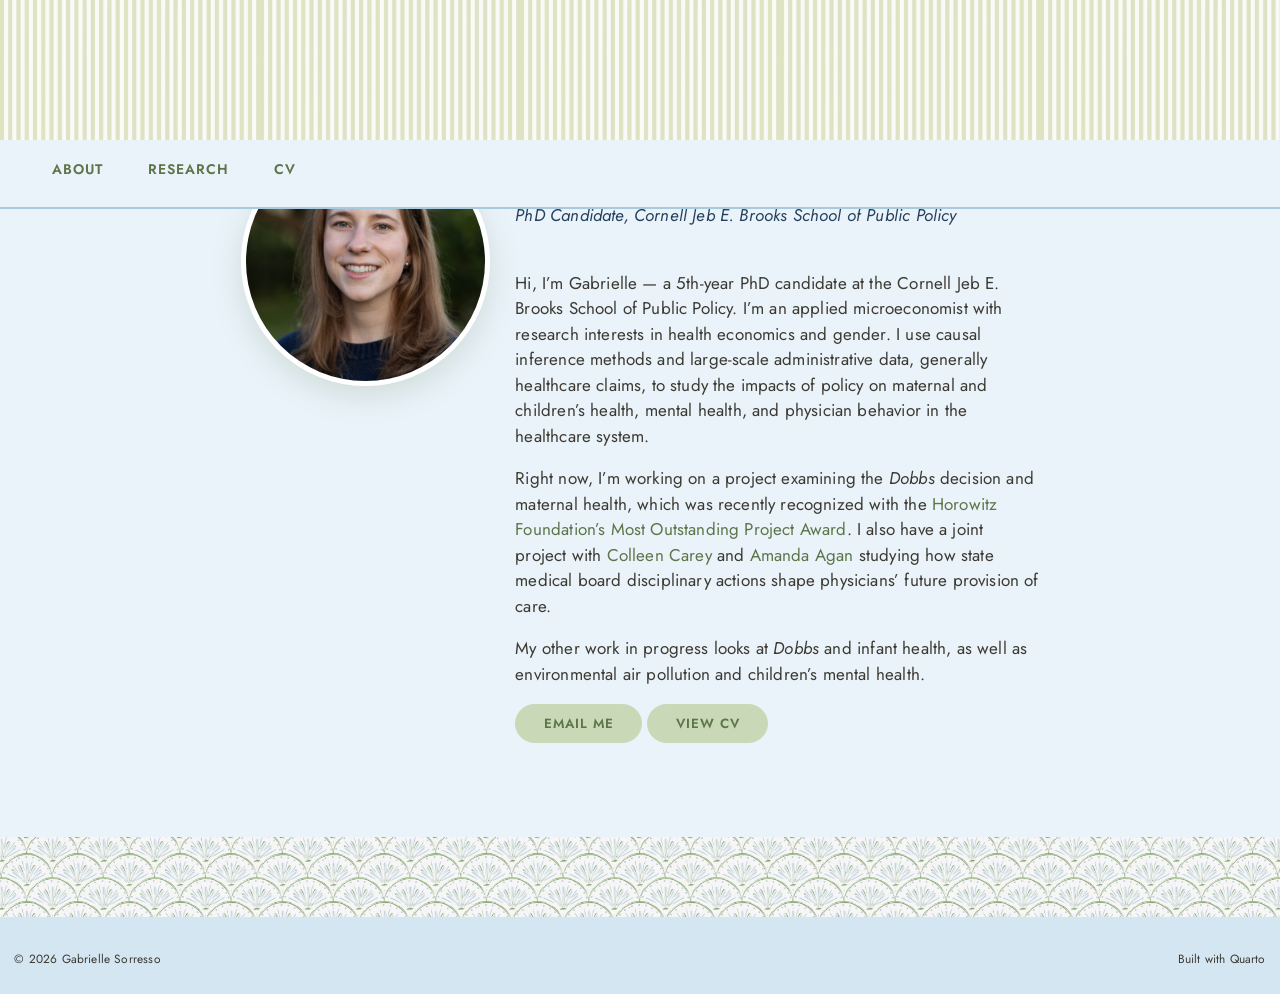
==== index.html @ 121d28a7 "Deploy site" ====
<!DOCTYPE html>
<html xmlns="http://www.w3.org/1999/xhtml" lang="en" xml:lang="en"><head>

<meta charset="utf-8">
<meta name="generator" content="quarto-1.10.18">

<meta name="viewport" content="width=device-width, initial-scale=1.0, user-scalable=yes">


<title>Gabrielle Sorresso</title>
<style>
/* Default styles provided by pandoc.
** See https://pandoc.org/MANUAL.html#variables-for-html for config info.
*/
span.smallcaps{font-variant: small-caps;}
div.columns{display: flex; gap: 1.5em;}
div.column{flex: auto;}
@media screen {
div.columns{gap: min(4vw, 1.5em);}
div.column{overflow-x: auto;}
}
div.hanging-indent{margin-left: 1.5em; text-indent: -1.5em;}
ul.task-list{list-style: none;}
ul.task-list li input[type="checkbox"] {
  width: 0.8em;
  margin: 0 0.8em 0.2em -1em; /* quarto-specific, see https://github.com/quarto-dev/quarto-cli/issues/4556 */ 
  vertical-align: middle;
}
</style>


<script src="site_libs/quarto-nav/quarto-nav.js"></script>
<link href="./images/favicon.svg" rel="icon" type="image/svg+xml">
<script src="site_libs/clipboard/clipboard.min.js"></script>
<script src="site_libs/quarto-html/quarto.js" type="module"></script>
<script src="site_libs/quarto-html/tabsets/tabsets.js" type="module"></script>
<script src="site_libs/quarto-html/popper.min.js"></script>
<script src="site_libs/quarto-html/tippy.umd.min.js"></script>
<link href="site_libs/quarto-html/tippy.css" rel="stylesheet">
<link href="site_libs/quarto-html/quarto-syntax-highlighting-64a204ab8560d761af7679ceaba22944.css" rel="stylesheet" id="quarto-text-highlighting-styles">
<script src="site_libs/bootstrap/bootstrap.min.js"></script>
<link href="site_libs/bootstrap/bootstrap-icons.css" rel="stylesheet">
<link href="site_libs/bootstrap/bootstrap-8fa25111b01857d3d2f368ff8e6809f8.min.css" rel="stylesheet" append-hash="true" id="quarto-bootstrap" data-mode="light">
<script id="quarto-search-options" type="application/json">{
  "language": {
    "search-no-results-text": "No results",
    "search-matching-documents-text": "matching documents",
    "search-copy-link-title": "Copy link to search",
    "search-hide-matches-text": "Hide additional matches",
    "search-more-match-text": "more match in this document",
    "search-more-matches-text": "more matches in this document",
    "search-clear-button-title": "Clear",
    "search-text-placeholder": "",
    "search-detached-cancel-button-title": "Cancel",
    "search-submit-button-title": "Submit",
    "search-label": "Search"
  }
}</script>
<style>html{ scroll-behavior: smooth; }</style>


</head>

<body class="nav-fixed fullcontent quarto-light">

<div id="quarto-search-results"></div>
  <header id="quarto-header" class="headroom fixed-top">
    <nav class="navbar navbar-expand-lg " data-bs-theme="dark">
      <div class="navbar-container container-fluid">
      <div class="navbar-brand-container mx-auto">
    <a class="navbar-brand" href="./index.html">
    <span class="navbar-title">Gabrielle Sorresso</span>
    </a>
  </div>
          <button class="navbar-toggler" type="button" data-bs-toggle="collapse" data-bs-target="#navbarCollapse" aria-controls="navbarCollapse" role="menu" aria-expanded="false" aria-label="Toggle navigation" onclick="if (window.quartoToggleHeadroom) { window.quartoToggleHeadroom(); }">
  <span class="navbar-toggler-icon"></span>
</button>
          <div class="collapse navbar-collapse" id="navbarCollapse">
            <ul class="navbar-nav navbar-nav-scroll me-auto">
  <li class="nav-item">
    <a class="nav-link active" href="./index.html" aria-current="page"> 
<span class="menu-text">About</span></a>
  </li>  
  <li class="nav-item">
    <a class="nav-link" href="./research.html"> 
<span class="menu-text">Research</span></a>
  </li>  
  <li class="nav-item">
    <a class="nav-link" href="./cv.html"> 
<span class="menu-text">CV</span></a>
  </li>  
</ul>
            <ul class="navbar-nav navbar-nav-scroll ms-auto">
  <li class="nav-item compact">
    <a class="nav-link" href="mailto:gns36@cornell.edu"> <i class="bi bi-envelope" role="img" aria-label="Email">
</i> 
<span class="menu-text"></span></a>
  </li>  
  <li class="nav-item compact">
    <a class="nav-link" href="https://www.linkedin.com/in/gabrielle-sorresso-5b1316185/"> <i class="bi bi-linkedin" role="img" aria-label="LinkedIn">
</i> 
<span class="menu-text"></span></a>
  </li>  
</ul>
          </div> <!-- /navcollapse -->
            <div class="quarto-navbar-tools">
</div>
      </div> <!-- /container-fluid -->
    </nav>
</header>
<!-- content -->
<div id="quarto-content" class="quarto-container page-columns page-rows-contents page-layout-article page-navbar">
<!-- sidebar -->
<!-- margin-sidebar -->
    
<!-- main -->
<main class="content" id="quarto-document-content"><header id="title-block-header" class="quarto-title-block"></header>




<div class="grid">
<div class="g-col-12 g-col-md-4 headshot-frame">
<p><img src="images/headshot.jpg" class="img-fluid"></p>
</div>
<section id="gabrielle-sorresso" class="level1 site-name g-col-12 g-col-md-8 name-block">
<h1 class="site-name">Gabrielle Sorresso</h1>
<p><em>PhD Candidate, Cornell Jeb E. Brooks School of Public Policy</em></p>
</section>
<div class="g-col-12 g-col-md-8 bio-block">
<p>Hi, I’m Gabrielle — a 5th-year PhD candidate at the Cornell Jeb E. Brooks School of Public Policy. I’m an applied microeconomist with research interests in health economics and gender. I use causal inference methods and large-scale administrative data, generally healthcare claims, to study the impacts of policy on maternal and children’s health, mental health, and physician behavior in the healthcare system.</p>
<p>Right now, I’m working on a project examining the <em>Dobbs</em> decision and maternal health, which was recently recognized with the <a href="https://publicpolicy.cornell.edu/news/brooks-phd-student-earns-horowitz-foundations-most-outstanding-project-award/">Horowitz Foundation’s Most Outstanding Project Award</a>. I also have a joint project with <a href="https://sites.google.com/site/colleenmariecarey/">Colleen Carey</a> and <a href="https://sites.google.com/site/amandayagan/">Amanda Agan</a> studying how state medical board disciplinary actions shape physicians’ future provision of care.</p>
<p>My other work in progress looks at <em>Dobbs</em> and infant health, as well as environmental air pollution and children’s mental health.</p>
<p><a class="btn btn-primary" href="mailto:gns36@cornell.edu">Email Me</a> <a class="btn btn-primary" href="./cv.html">View CV</a></p>
</div>
</div>



</main> <!-- /main -->
<script id="quarto-html-after-body" type="application/javascript">
  window.document.addEventListener("DOMContentLoaded", function (event) {
    const isCodeAnnotation = (el) => {
      for (const clz of el.classList) {
        if (clz.startsWith('code-annotation-')) {                     
          return true;
        }
      }
      return false;
    }
    const onCopySuccess = function(e) {
      // button target
      const button = e.trigger;
      // don't keep focus
      button.blur();
      // flash "checked"
      button.classList.add('code-copy-button-checked');
      var currentTitle = button.getAttribute("title");
      button.setAttribute("title", "Copied!");
      let tooltip;
      if (window.bootstrap) {
        button.setAttribute("data-bs-toggle", "tooltip");
        button.setAttribute("data-bs-placement", "left");
        button.setAttribute("data-bs-title", "Copied!");
        tooltip = new bootstrap.Tooltip(button, 
          { trigger: "manual", 
            customClass: "code-copy-button-tooltip",
            offset: [0, -8]});
        tooltip.show();    
      }
      setTimeout(function() {
        if (tooltip) {
          tooltip.hide();
          button.removeAttribute("data-bs-title");
          button.removeAttribute("data-bs-toggle");
          button.removeAttribute("data-bs-placement");
        }
        button.setAttribute("title", currentTitle);
        button.classList.remove('code-copy-button-checked');
      }, 1000);
      // clear code selection
      e.clearSelection();
    }
    const getTextToCopy = function(trigger) {
      const outerScaffold = trigger.parentElement.cloneNode(true);
      const codeEl = outerScaffold.querySelector('code');
      for (const childEl of codeEl.children) {
        if (isCodeAnnotation(childEl)) {
          childEl.remove();
        }
      }
      return codeEl.innerText;
    }
    const clipboard = new window.ClipboardJS('.code-copy-button:not([data-in-quarto-modal])', {
      text: getTextToCopy
    });
    clipboard.on('success', onCopySuccess);
    if (window.document.getElementById('quarto-embedded-source-code-modal')) {
      const clipboardModal = new window.ClipboardJS('.code-copy-button[data-in-quarto-modal]', {
        text: getTextToCopy,
        container: window.document.getElementById('quarto-embedded-source-code-modal')
      });
      clipboardModal.on('success', onCopySuccess);
    }
      var localhostRegex = new RegExp(/^(?:http|https):\/\/localhost\:?[0-9]*\//);
      var mailtoRegex = new RegExp(/^mailto:/);
        var filterRegex = new RegExp("https:\/\/gns36\.github\.io\/gabriellesorresso\.github\.io");
      var isInternal = (href) => {
          return filterRegex.test(href) || localhostRegex.test(href) || mailtoRegex.test(href);
      }
      // Inspect non-navigation links and adorn them if external
     var links = window.document.querySelectorAll('a[href]:not(.nav-link):not(.navbar-brand):not(.toc-action):not(.sidebar-link):not(.sidebar-item-toggle):not(.pagination-link):not(.no-external):not([aria-hidden]):not(.dropdown-item):not(.quarto-navigation-tool):not(.about-link)');
      for (var i=0; i<links.length; i++) {
        const link = links[i];
        if (!isInternal(link.href)) {
          // undo the damage that might have been done by quarto-nav.js in the case of
          // links that we want to consider external
          if (link.dataset.originalHref !== undefined) {
            link.href = link.dataset.originalHref;
          }
        }
      }
    function tippyHover(el, contentFn, onTriggerFn, onUntriggerFn) {
      const config = {
        allowHTML: true,
        maxWidth: 500,
        delay: 100,
        arrow: false,
        appendTo: function(el) {
            return el.parentElement;
        },
        interactive: true,
        interactiveBorder: 10,
        theme: 'quarto',
        placement: 'bottom-start',
      };
      if (contentFn) {
        config.content = contentFn;
      }
      if (onTriggerFn) {
        config.onTrigger = onTriggerFn;
      }
      if (onUntriggerFn) {
        config.onUntrigger = onUntriggerFn;
      }
      window.tippy(el, config); 
    }
    const noterefs = window.document.querySelectorAll('a[role="doc-noteref"]');
    for (var i=0; i<noterefs.length; i++) {
      const ref = noterefs[i];
      tippyHover(ref, function() {
        // use id or data attribute instead here
        let href = ref.getAttribute('data-footnote-href') || ref.getAttribute('href');
        try { href = new URL(href).hash; } catch {}
        const id = href.replace(/^#\/?/, "");
        const note = window.document.getElementById(id);
        if (note) {
          return note.innerHTML;
        } else {
          return "";
        }
      });
    }
    const xrefs = window.document.querySelectorAll('a.quarto-xref');
    const processXRef = (id, note) => {
      // Strip column container classes
      const stripColumnClz = (el) => {
        el.classList.remove("page-full", "page-columns");
        if (el.children) {
          for (const child of el.children) {
            stripColumnClz(child);
          }
        }
      }
      stripColumnClz(note)
      if (id === null || id.startsWith('sec-')) {
        // Special case sections, only their first couple elements
        const container = document.createElement("div");
        if (note.children && note.children.length > 2) {
          container.appendChild(note.children[0].cloneNode(true));
          for (let i = 1; i < note.children.length; i++) {
            const child = note.children[i];
            if (child.tagName === "P" && child.innerText === "") {
              continue;
            } else {
              container.appendChild(child.cloneNode(true));
              break;
            }
          }
          if (window.Quarto?.typesetMath) {
            window.Quarto.typesetMath(container);
          }
          return container.innerHTML
        } else {
          if (window.Quarto?.typesetMath) {
            window.Quarto.typesetMath(note);
          }
          return note.innerHTML;
        }
      } else {
        // Remove any anchor links if they are present
        const anchorLink = note.querySelector('a.anchorjs-link');
        if (anchorLink) {
          anchorLink.remove();
        }
        if (window.Quarto?.typesetMath) {
          window.Quarto.typesetMath(note);
        }
        if (note.classList.contains("callout")) {
          return note.outerHTML;
        } else {
          return note.innerHTML;
        }
      }
    }
    for (var i=0; i<xrefs.length; i++) {
      const xref = xrefs[i];
      tippyHover(xref, undefined, function(instance) {
        instance.disable();
        let url = xref.getAttribute('href');
        let hash = undefined; 
        if (url.startsWith('#')) {
          hash = url;
        } else {
          try { hash = new URL(url).hash; } catch {}
        }
        if (hash) {
          const id = hash.replace(/^#\/?/, "");
          const note = window.document.getElementById(id);
          if (note !== null) {
            try {
              const html = processXRef(id, note.cloneNode(true));
              instance.setContent(html);
            } finally {
              instance.enable();
              instance.show();
            }
          } else {
            // See if we can fetch this
            fetch(url.split('#')[0])
            .then(res => res.text())
            .then(html => {
              const parser = new DOMParser();
              const htmlDoc = parser.parseFromString(html, "text/html");
              const note = htmlDoc.getElementById(id);
              if (note !== null) {
                const html = processXRef(id, note);
                instance.setContent(html);
              } 
            }).finally(() => {
              instance.enable();
              instance.show();
            });
          }
        } else {
          // See if we can fetch a full url (with no hash to target)
          // This is a special case and we should probably do some content thinning / targeting
          fetch(url)
          .then(res => res.text())
          .then(html => {
            const parser = new DOMParser();
            const htmlDoc = parser.parseFromString(html, "text/html");
            const note = htmlDoc.querySelector('main.content');
            if (note !== null) {
              // This should only happen for chapter cross references
              // (since there is no id in the URL)
              // remove the first header
              if (note.children.length > 0 && note.children[0].tagName === "HEADER") {
                note.children[0].remove();
              }
              const html = processXRef(null, note);
              instance.setContent(html);
            } 
          }).finally(() => {
            instance.enable();
            instance.show();
          });
        }
      }, function(instance) {
      });
    }
        let selectedAnnoteEl;
        const selectorForAnnotation = ( cell, annotation) => {
          let cellAttr = 'data-code-cell="' + cell + '"';
          let lineAttr = 'data-code-annotation="' +  annotation + '"';
          const selector = 'span[' + cellAttr + '][' + lineAttr + ']';
          return selector;
        }
        const selectCodeLines = (annoteEl) => {
          const doc = window.document;
          const targetCell = annoteEl.getAttribute("data-target-cell");
          const targetAnnotation = annoteEl.getAttribute("data-target-annotation");
          const annoteSpan = window.document.querySelector(selectorForAnnotation(targetCell, targetAnnotation));
          const lines = annoteSpan.getAttribute("data-code-lines").split(",");
          const lineIds = lines.map((line) => {
            return targetCell + "-" + line;
          })
          let top = null;
          let height = null;
          let parent = null;
          if (lineIds.length > 0) {
              //compute the position of the single el (top and bottom and make a div)
              const el = window.document.getElementById(lineIds[0]);
              top = el.offsetTop;
              height = el.offsetHeight;
              parent = el.parentElement.parentElement;
            if (lineIds.length > 1) {
              const lastEl = window.document.getElementById(lineIds[lineIds.length - 1]);
              const bottom = lastEl.offsetTop + lastEl.offsetHeight;
              height = bottom - top;
            }
            if (top !== null && height !== null && parent !== null) {
              // cook up a div (if necessary) and position it 
              let div = window.document.getElementById("code-annotation-line-highlight");
              if (div === null) {
                div = window.document.createElement("div");
                div.setAttribute("id", "code-annotation-line-highlight");
                div.style.position = 'absolute';
                parent.appendChild(div);
              }
              div.style.top = top - 2 + "px";
              div.style.height = height + 4 + "px";
              div.style.left = 0;
              let gutterDiv = window.document.getElementById("code-annotation-line-highlight-gutter");
              if (gutterDiv === null) {
                gutterDiv = window.document.createElement("div");
                gutterDiv.setAttribute("id", "code-annotation-line-highlight-gutter");
                gutterDiv.style.position = 'absolute';
                const codeCell = window.document.getElementById(targetCell);
                const gutter = codeCell.querySelector('.code-annotation-gutter');
                gutter.appendChild(gutterDiv);
              }
              gutterDiv.style.top = top - 2 + "px";
              gutterDiv.style.height = height + 4 + "px";
            }
            selectedAnnoteEl = annoteEl;
          }
        };
        const unselectCodeLines = () => {
          const elementsIds = ["code-annotation-line-highlight", "code-annotation-line-highlight-gutter"];
          elementsIds.forEach((elId) => {
            const div = window.document.getElementById(elId);
            if (div) {
              div.remove();
            }
          });
          selectedAnnoteEl = undefined;
        };
          // Handle positioning of the toggle
      window.addEventListener(
        "resize",
        throttle(() => {
          elRect = undefined;
          if (selectedAnnoteEl) {
            selectCodeLines(selectedAnnoteEl);
          }
        }, 10)
      );
      function throttle(fn, ms) {
      let throttle = false;
      let timer;
        return (...args) => {
          if(!throttle) { // first call gets through
              fn.apply(this, args);
              throttle = true;
          } else { // all the others get throttled
              if(timer) clearTimeout(timer); // cancel #2
              timer = setTimeout(() => {
                fn.apply(this, args);
                timer = throttle = false;
              }, ms);
          }
        };
      }
        // Attach click handler to the DT
        const annoteDls = window.document.querySelectorAll('dt[data-target-cell]');
        for (const annoteDlNode of annoteDls) {
          annoteDlNode.addEventListener('click', (event) => {
            const clickedEl = event.target;
            if (clickedEl !== selectedAnnoteEl) {
              unselectCodeLines();
              const activeEl = window.document.querySelector('dt[data-target-cell].code-annotation-active');
              if (activeEl) {
                activeEl.classList.remove('code-annotation-active');
              }
              selectCodeLines(clickedEl);
              clickedEl.classList.add('code-annotation-active');
            } else {
              // Unselect the line
              unselectCodeLines();
              clickedEl.classList.remove('code-annotation-active');
            }
          });
        }
    const findCites = (el) => {
      const parentEl = el.parentElement;
      if (parentEl) {
        const cites = parentEl.dataset.cites;
        if (cites) {
          return {
            el,
            cites: cites.split(' ')
          };
        } else {
          return findCites(el.parentElement)
        }
      } else {
        return undefined;
      }
    };
    var bibliorefs = window.document.querySelectorAll('a[role="doc-biblioref"]');
    for (var i=0; i<bibliorefs.length; i++) {
      const ref = bibliorefs[i];
      const citeInfo = findCites(ref);
      if (citeInfo) {
        tippyHover(citeInfo.el, function() {
          var popup = window.document.createElement('div');
          citeInfo.cites.forEach(function(cite) {
            var citeDiv = window.document.createElement('div');
            citeDiv.classList.add('hanging-indent');
            citeDiv.classList.add('csl-entry');
            var biblioDiv = window.document.getElementById('ref-' + cite);
            if (biblioDiv) {
              citeDiv.innerHTML = biblioDiv.innerHTML;
            }
            popup.appendChild(citeDiv);
          });
          return popup.innerHTML;
        });
      }
    }
  });
  </script>
</div> <!-- /content -->
<footer class="footer">
  <div class="nav-footer">
    <div class="nav-footer-left">
<p>© 2026 Gabrielle Sorresso</p>
</div>   
    <div class="nav-footer-center">
      &nbsp;
    </div>
    <div class="nav-footer-right">
<p>Built with <a href="https://quarto.org">Quarto</a></p>
</div>
  </div>
</footer>




<script src="site_libs/quarto-html/zenscroll-min.js"></script>
</body></html>
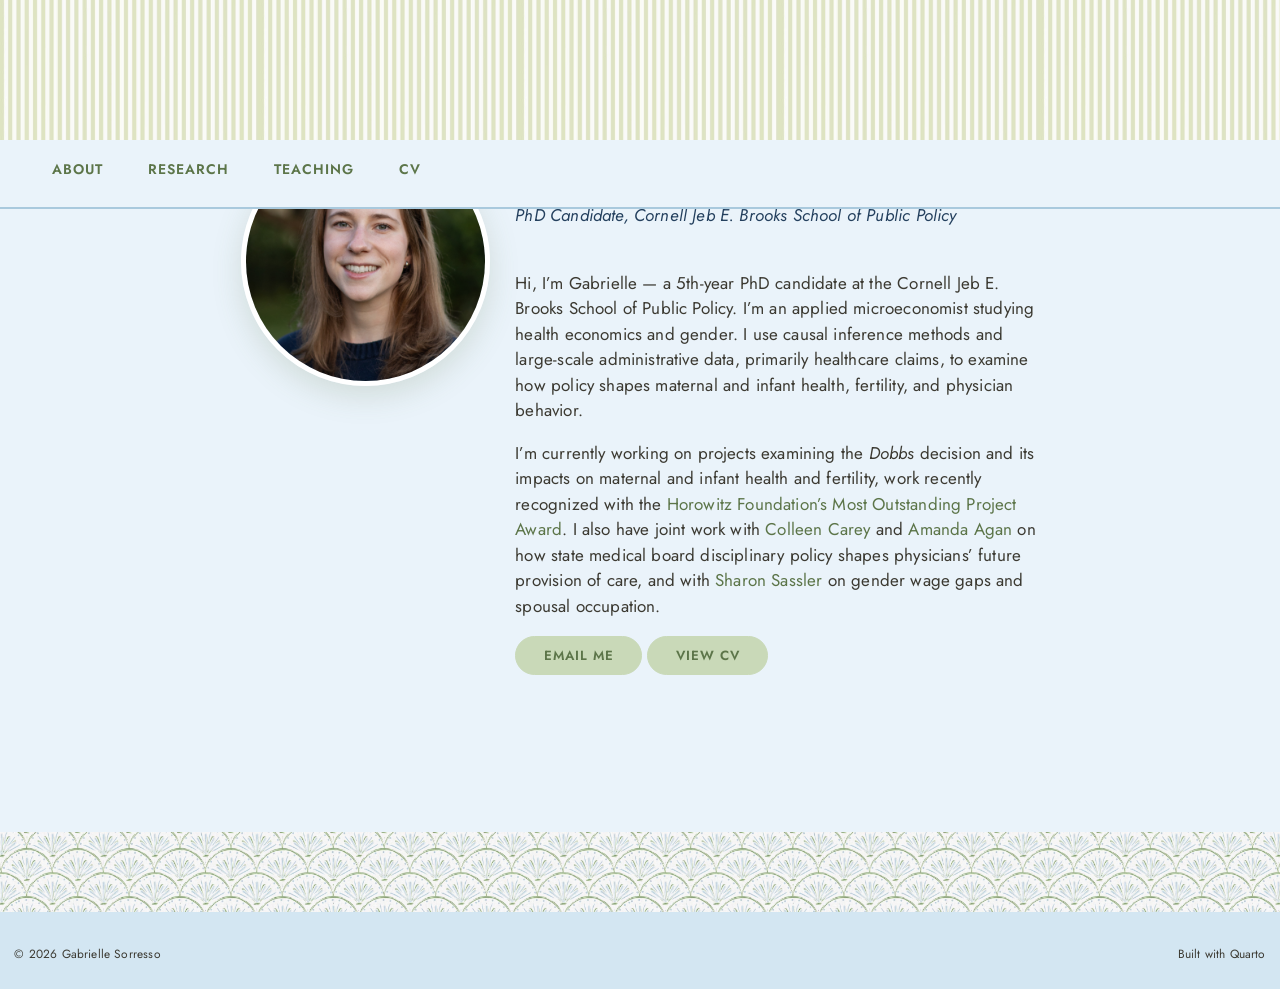
==== commit a9f7bb4d: "Built site for gh-pages" ====
--- a/index.html
+++ b/index.html
@@ -84,6 +84,10 @@
   <li class="nav-item">
     <a class="nav-link" href="./research.html"> 
 <span class="menu-text">Research</span></a>
+  </li>  
+  <li class="nav-item">
+    <a class="nav-link" href="./teaching.html"> 
+<span class="menu-text">Teaching</span></a>
   </li>  
   <li class="nav-item">
     <a class="nav-link" href="./cv.html"> 
@@ -128,9 +132,8 @@
 <p><em>PhD Candidate, Cornell Jeb E. Brooks School of Public Policy</em></p>
 </section>
 <div class="g-col-12 g-col-md-8 bio-block">
-<p>Hi, I’m Gabrielle — a 5th-year PhD candidate at the Cornell Jeb E. Brooks School of Public Policy. I’m an applied microeconomist with research interests in health economics and gender. I use causal inference methods and large-scale administrative data, generally healthcare claims, to study the impacts of policy on maternal and children’s health, mental health, and physician behavior in the healthcare system.</p>
-<p>Right now, I’m working on a project examining the <em>Dobbs</em> decision and maternal health, which was recently recognized with the <a href="https://publicpolicy.cornell.edu/news/brooks-phd-student-earns-horowitz-foundations-most-outstanding-project-award/">Horowitz Foundation’s Most Outstanding Project Award</a>. I also have a joint project with <a href="https://sites.google.com/site/colleenmariecarey/">Colleen Carey</a> and <a href="https://sites.google.com/site/amandayagan/">Amanda Agan</a> studying how state medical board disciplinary actions shape physicians’ future provision of care.</p>
-<p>My other work in progress looks at <em>Dobbs</em> and infant health, as well as environmental air pollution and children’s mental health.</p>
+<p>Hi, I’m Gabrielle — a 5th-year PhD candidate at the Cornell Jeb E. Brooks School of Public Policy. I’m an applied microeconomist studying health economics and gender. I use causal inference methods and large-scale administrative data, primarily healthcare claims, to examine how policy shapes maternal and infant health, fertility, and physician behavior.</p>
+<p>I’m currently working on projects examining the <em>Dobbs</em> decision and its impacts on maternal and infant health and fertility, work recently recognized with the <a href="https://publicpolicy.cornell.edu/news/brooks-phd-student-earns-horowitz-foundations-most-outstanding-project-award/">Horowitz Foundation’s Most Outstanding Project Award</a>. I also have joint work with <a href="https://sites.google.com/site/colleenmariecarey/">Colleen Carey</a> and <a href="https://sites.google.com/site/amandayagan/">Amanda Agan</a> on how state medical board disciplinary policy shapes physicians’ future provision of care, and with <a href="https://www.human.cornell.edu/people/ss589">Sharon Sassler</a> on gender wage gaps and spousal occupation.</p>
 <p><a class="btn btn-primary" href="mailto:gns36@cornell.edu">Email Me</a> <a class="btn btn-primary" href="./cv.html">View CV</a></p>
 </div>
 </div>
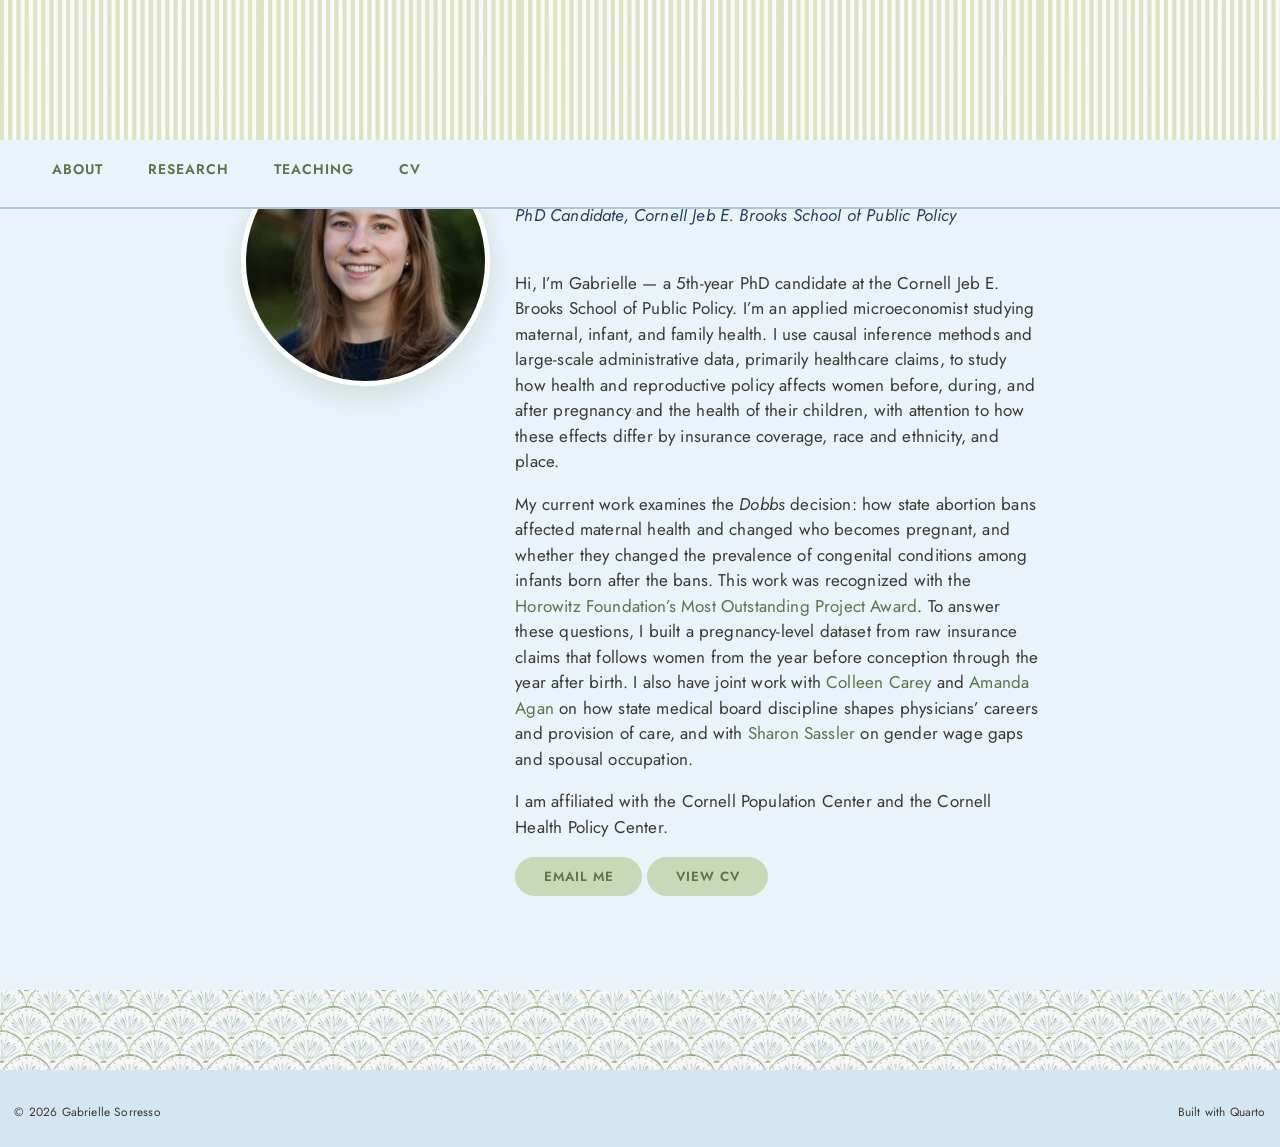
==== commit 3f45700c: "Built site for gh-pages" ====
--- a/index.html
+++ b/index.html
@@ -132,8 +132,9 @@
 <p><em>PhD Candidate, Cornell Jeb E. Brooks School of Public Policy</em></p>
 </section>
 <div class="g-col-12 g-col-md-8 bio-block">
-<p>Hi, I’m Gabrielle — a 5th-year PhD candidate at the Cornell Jeb E. Brooks School of Public Policy. I’m an applied microeconomist studying health economics and gender. I use causal inference methods and large-scale administrative data, primarily healthcare claims, to examine how policy shapes maternal and infant health, fertility, and physician behavior.</p>
-<p>I’m currently working on projects examining the <em>Dobbs</em> decision and its impacts on maternal and infant health and fertility, work recently recognized with the <a href="https://publicpolicy.cornell.edu/news/brooks-phd-student-earns-horowitz-foundations-most-outstanding-project-award/">Horowitz Foundation’s Most Outstanding Project Award</a>. I also have joint work with <a href="https://sites.google.com/site/colleenmariecarey/">Colleen Carey</a> and <a href="https://sites.google.com/site/amandayagan/">Amanda Agan</a> on how state medical board disciplinary policy shapes physicians’ future provision of care, and with <a href="https://www.human.cornell.edu/people/ss589">Sharon Sassler</a> on gender wage gaps and spousal occupation.</p>
+<p>Hi, I’m Gabrielle — a 5th-year PhD candidate at the Cornell Jeb E. Brooks School of Public Policy. I’m an applied microeconomist studying maternal, infant, and family health. I use causal inference methods and large-scale administrative data, primarily healthcare claims, to study how health and reproductive policy affects women before, during, and after pregnancy and the health of their children, with attention to how these effects differ by insurance coverage, race and ethnicity, and place.</p>
+<p>My current work examines the <em>Dobbs</em> decision: how state abortion bans affected maternal health and changed who becomes pregnant, and whether they changed the prevalence of congenital conditions among infants born after the bans. This work was recognized with the <a href="https://publicpolicy.cornell.edu/news/brooks-phd-student-earns-horowitz-foundations-most-outstanding-project-award/">Horowitz Foundation’s Most Outstanding Project Award</a>. To answer these questions, I built a pregnancy-level dataset from raw insurance claims that follows women from the year before conception through the year after birth. I also have joint work with <a href="https://sites.google.com/site/colleenmariecarey/">Colleen Carey</a> and <a href="https://sites.google.com/site/amandayagan/">Amanda Agan</a> on how state medical board discipline shapes physicians’ careers and provision of care, and with <a href="https://www.human.cornell.edu/people/ss589">Sharon Sassler</a> on gender wage gaps and spousal occupation.</p>
+<p>I am affiliated with the Cornell Population Center and the Cornell Health Policy Center.</p>
 <p><a class="btn btn-primary" href="mailto:gns36@cornell.edu">Email Me</a> <a class="btn btn-primary" href="./cv.html">View CV</a></p>
 </div>
 </div>
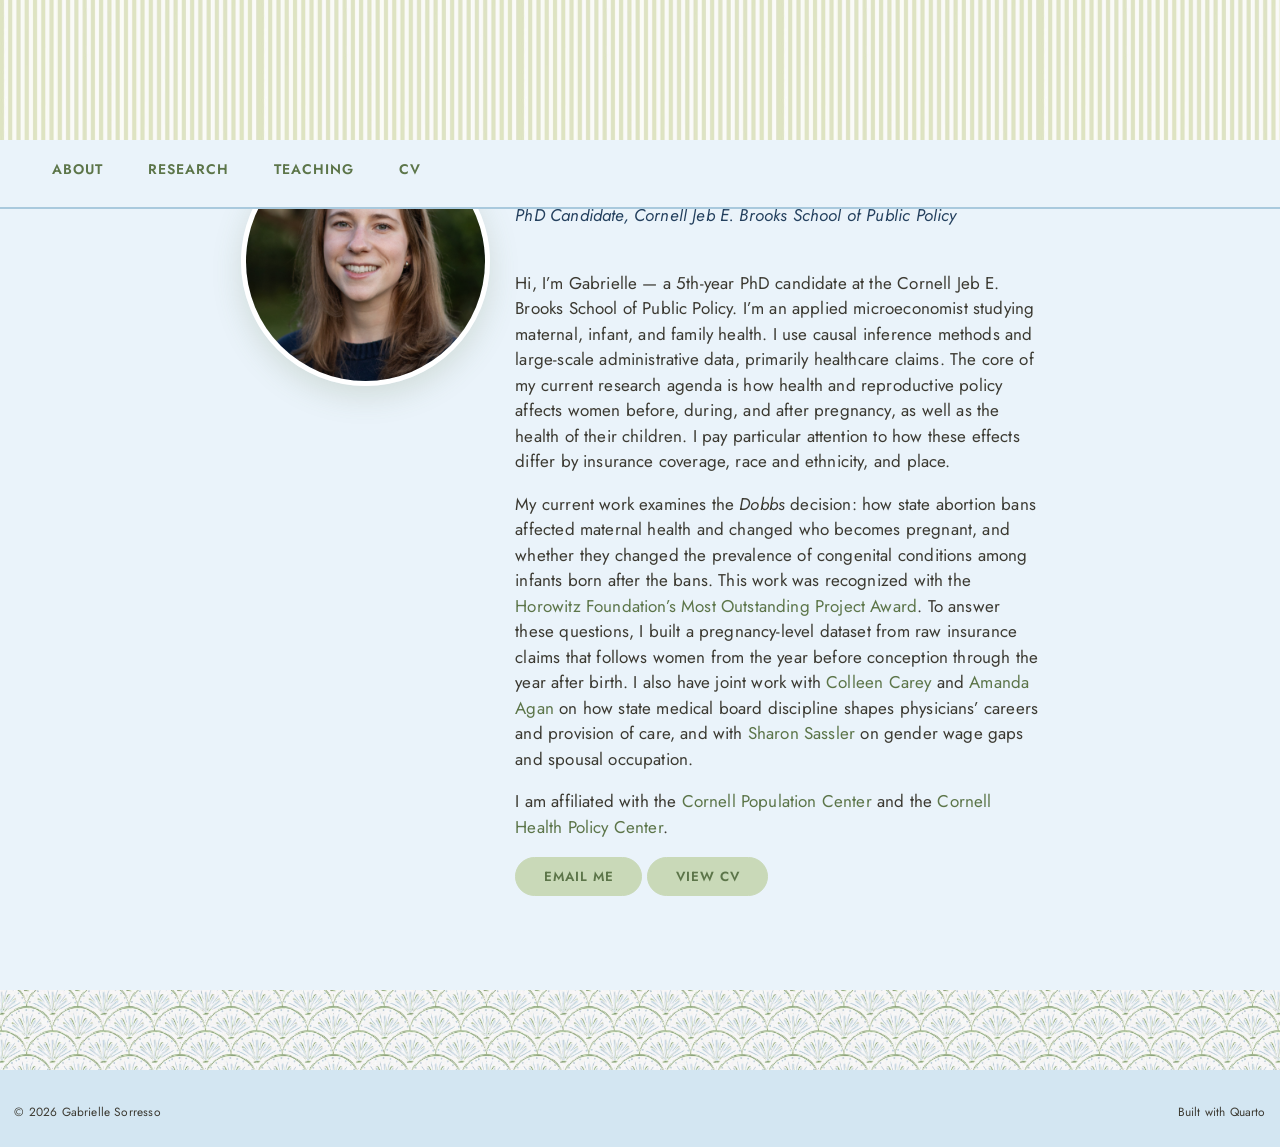
==== commit 80c1a75b: "Built site for gh-pages" ====
--- a/index.html
+++ b/index.html
@@ -132,9 +132,9 @@
 <p><em>PhD Candidate, Cornell Jeb E. Brooks School of Public Policy</em></p>
 </section>
 <div class="g-col-12 g-col-md-8 bio-block">
-<p>Hi, I’m Gabrielle — a 5th-year PhD candidate at the Cornell Jeb E. Brooks School of Public Policy. I’m an applied microeconomist studying maternal, infant, and family health. I use causal inference methods and large-scale administrative data, primarily healthcare claims, to study how health and reproductive policy affects women before, during, and after pregnancy and the health of their children, with attention to how these effects differ by insurance coverage, race and ethnicity, and place.</p>
+<p>Hi, I’m Gabrielle — a 5th-year PhD candidate at the Cornell Jeb E. Brooks School of Public Policy. I’m an applied microeconomist studying maternal, infant, and family health. I use causal inference methods and large-scale administrative data, primarily healthcare claims. The core of my current research agenda is how health and reproductive policy affects women before, during, and after pregnancy, as well as the health of their children. I pay particular attention to how these effects differ by insurance coverage, race and ethnicity, and place.</p>
 <p>My current work examines the <em>Dobbs</em> decision: how state abortion bans affected maternal health and changed who becomes pregnant, and whether they changed the prevalence of congenital conditions among infants born after the bans. This work was recognized with the <a href="https://publicpolicy.cornell.edu/news/brooks-phd-student-earns-horowitz-foundations-most-outstanding-project-award/">Horowitz Foundation’s Most Outstanding Project Award</a>. To answer these questions, I built a pregnancy-level dataset from raw insurance claims that follows women from the year before conception through the year after birth. I also have joint work with <a href="https://sites.google.com/site/colleenmariecarey/">Colleen Carey</a> and <a href="https://sites.google.com/site/amandayagan/">Amanda Agan</a> on how state medical board discipline shapes physicians’ careers and provision of care, and with <a href="https://www.human.cornell.edu/people/ss589">Sharon Sassler</a> on gender wage gaps and spousal occupation.</p>
-<p>I am affiliated with the Cornell Population Center and the Cornell Health Policy Center.</p>
+<p>I am affiliated with the <a href="https://publicpolicy.cornell.edu/cpc/">Cornell Population Center</a> and the <a href="https://publicpolicy.cornell.edu/chpc/">Cornell Health Policy Center</a>.</p>
 <p><a class="btn btn-primary" href="mailto:gns36@cornell.edu">Email Me</a> <a class="btn btn-primary" href="./cv.html">View CV</a></p>
 </div>
 </div>
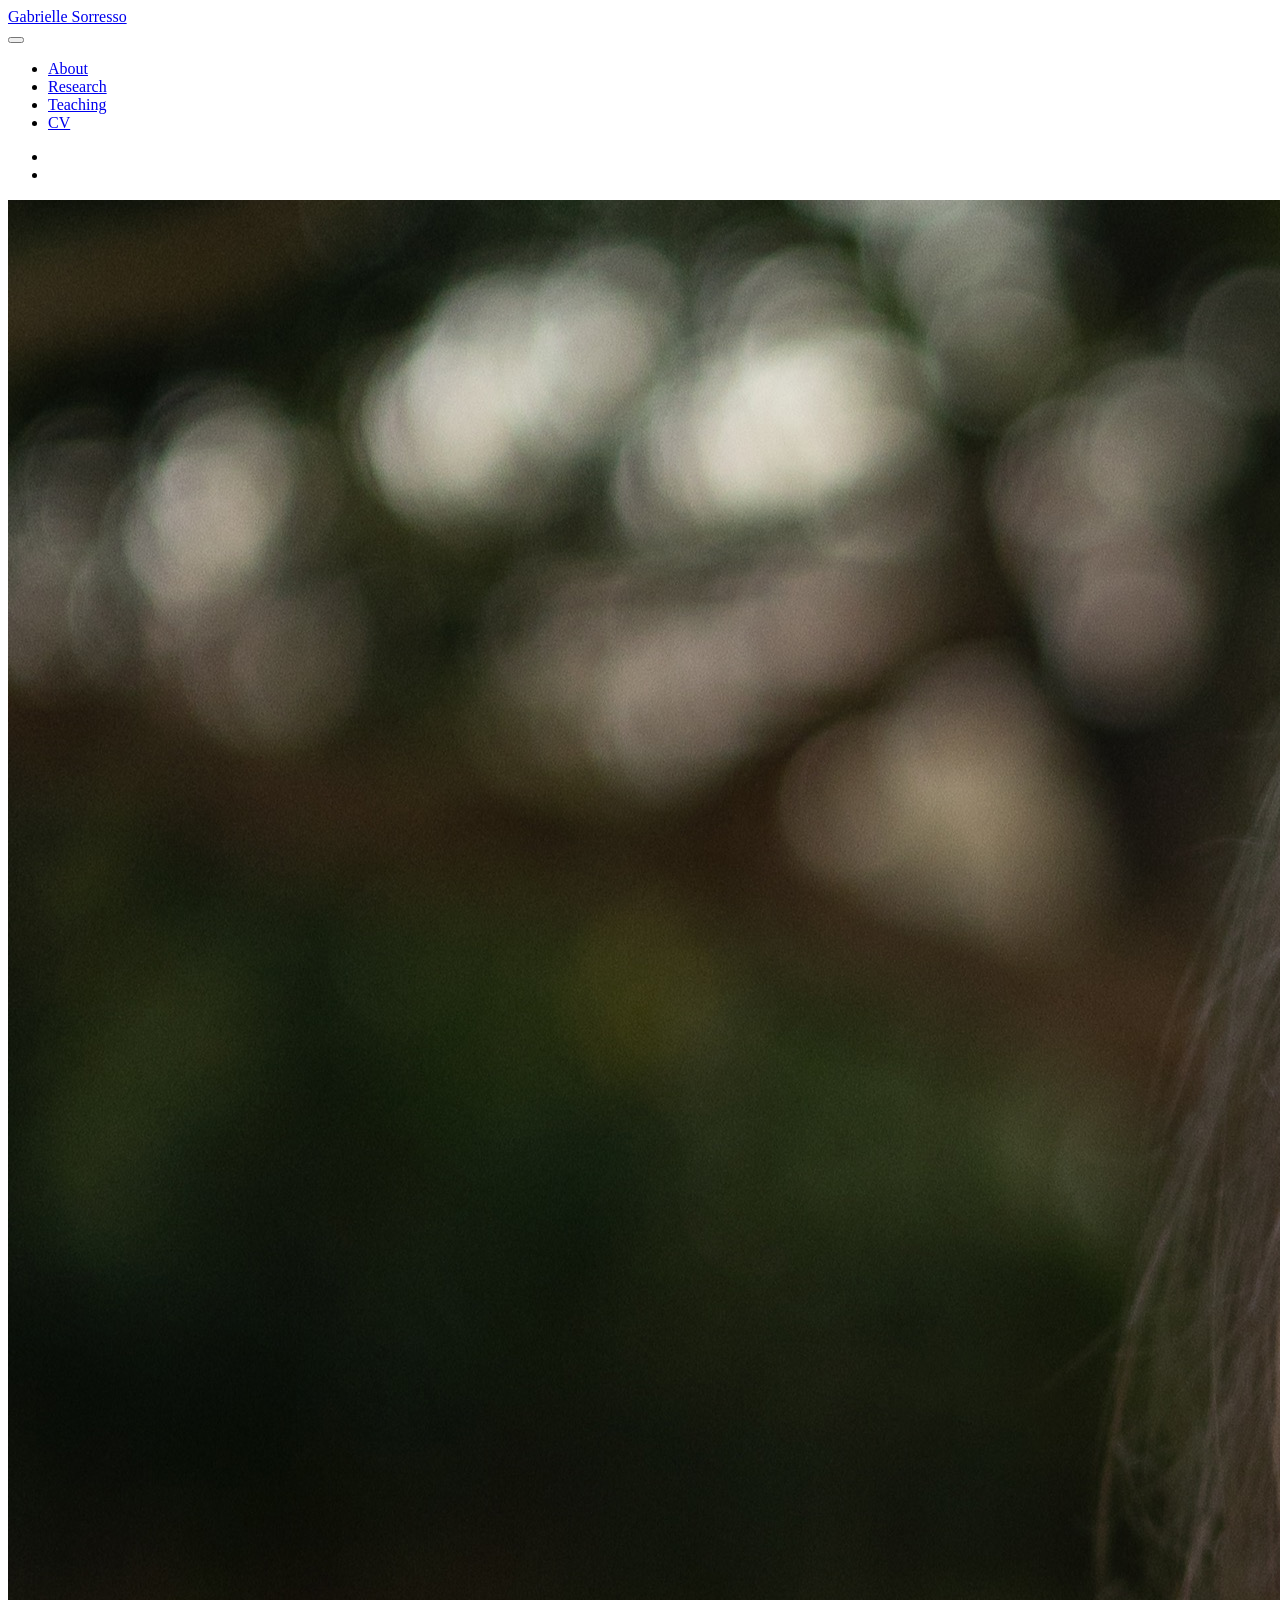
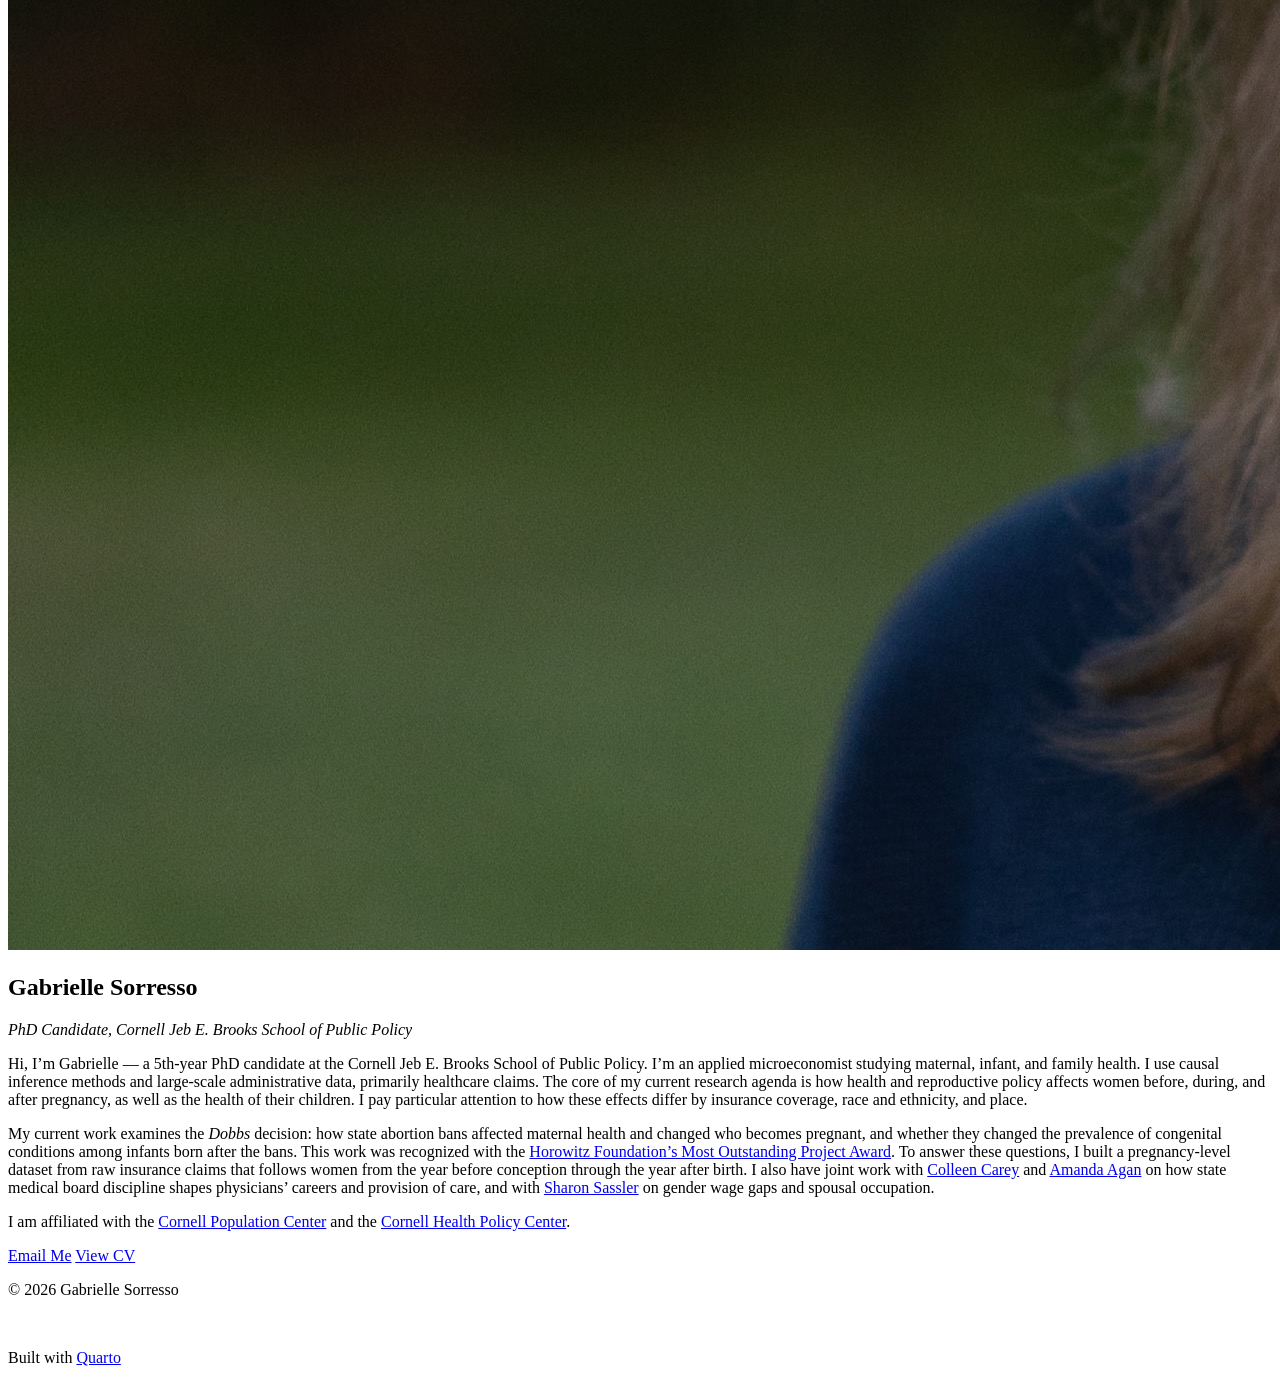
==== commit 2b46f5c2: "Built site for gh-pages" ====
--- a/index.html
+++ b/index.html
@@ -6,6 +6,7 @@
 
 <meta name="viewport" content="width=device-width, initial-scale=1.0, user-scalable=yes">
 
+<meta name="description" content="Applied microeconomist and PhD candidate at Cornell’s Brooks School of Public Policy, studying maternal, infant, and family health using large-scale health claims data.">
 
 <title>Gabrielle Sorresso</title>
 <style>
@@ -57,8 +58,56 @@
   }
 }</script>
 <style>html{ scroll-behavior: smooth; }</style>
-
-
+<script type="application/ld+json">
+{
+  "@context": "https://schema.org",
+  "@type": "Person",
+  "name": "Gabrielle Sorresso",
+  "givenName": "Gabrielle",
+  "familyName": "Sorresso",
+  "url": "https://gabriellesorresso.com",
+  "image": "https://gabriellesorresso.com/images/headshot.jpg",
+  "email": "mailto:gns36@cornell.edu",
+  "jobTitle": "PhD Candidate in Public Policy",
+  "description": "Applied microeconomist studying maternal, infant, and family health using large-scale administrative health claims data.",
+  "affiliation": {
+    "@type": "CollegeOrUniversity",
+    "name": "Cornell University, Jeb E. Brooks School of Public Policy",
+    "url": "https://publicpolicy.cornell.edu/"
+  },
+  "alumniOf": [
+    { "@type": "CollegeOrUniversity", "name": "Cornell University" },
+    { "@type": "CollegeOrUniversity", "name": "Colgate University" }
+  ],
+  "knowsAbout": [
+    "Health Economics",
+    "Maternal and Child Health",
+    "Reproductive Policy",
+    "Environmental Health",
+    "Gender"
+  ],
+  "identifier": {
+    "@type": "PropertyValue",
+    "propertyID": "ORCID",
+    "value": "https://orcid.org/0009-0009-9851-8062"
+  },
+  "sameAs": [
+    "https://orcid.org/0009-0009-9851-8062",
+    "https://publicpolicy.cornell.edu/people/gabrielle-sorresso/",
+    "https://www.linkedin.com/in/gabrielle-sorresso-5b1316185/"
+  ]
+}
+</script>
+
+
+<meta property="og:title" content="– Gabrielle Sorresso">
+<meta property="og:description" content="Applied microeconomist and PhD candidate at Cornell’s Brooks School of Public Policy, studying maternal, infant, and family health using large-scale health claims data.">
+<meta property="og:image" content="https://gabriellesorresso.com/images/headshot.jpg">
+<meta property="og:site_name" content="Gabrielle Sorresso">
+<meta name="twitter:title" content="– Gabrielle Sorresso">
+<meta name="twitter:description" content="Applied microeconomist and PhD candidate at Cornell’s Brooks School of Public Policy, studying maternal, infant, and family health using large-scale health claims data.">
+<meta name="twitter:image" content="https://gabriellesorresso.com/images/headshot.jpg">
+<meta name="twitter:card" content="summary_large_image">
 </head>
 
 <body class="nav-fixed fullcontent quarto-light">
@@ -208,7 +257,7 @@
     }
       var localhostRegex = new RegExp(/^(?:http|https):\/\/localhost\:?[0-9]*\//);
       var mailtoRegex = new RegExp(/^mailto:/);
-        var filterRegex = new RegExp("https:\/\/gns36\.github\.io\/gabriellesorresso\.github\.io");
+        var filterRegex = new RegExp("https:\/\/gabriellesorresso\.com");
       var isInternal = (href) => {
           return filterRegex.test(href) || localhostRegex.test(href) || mailtoRegex.test(href);
       }
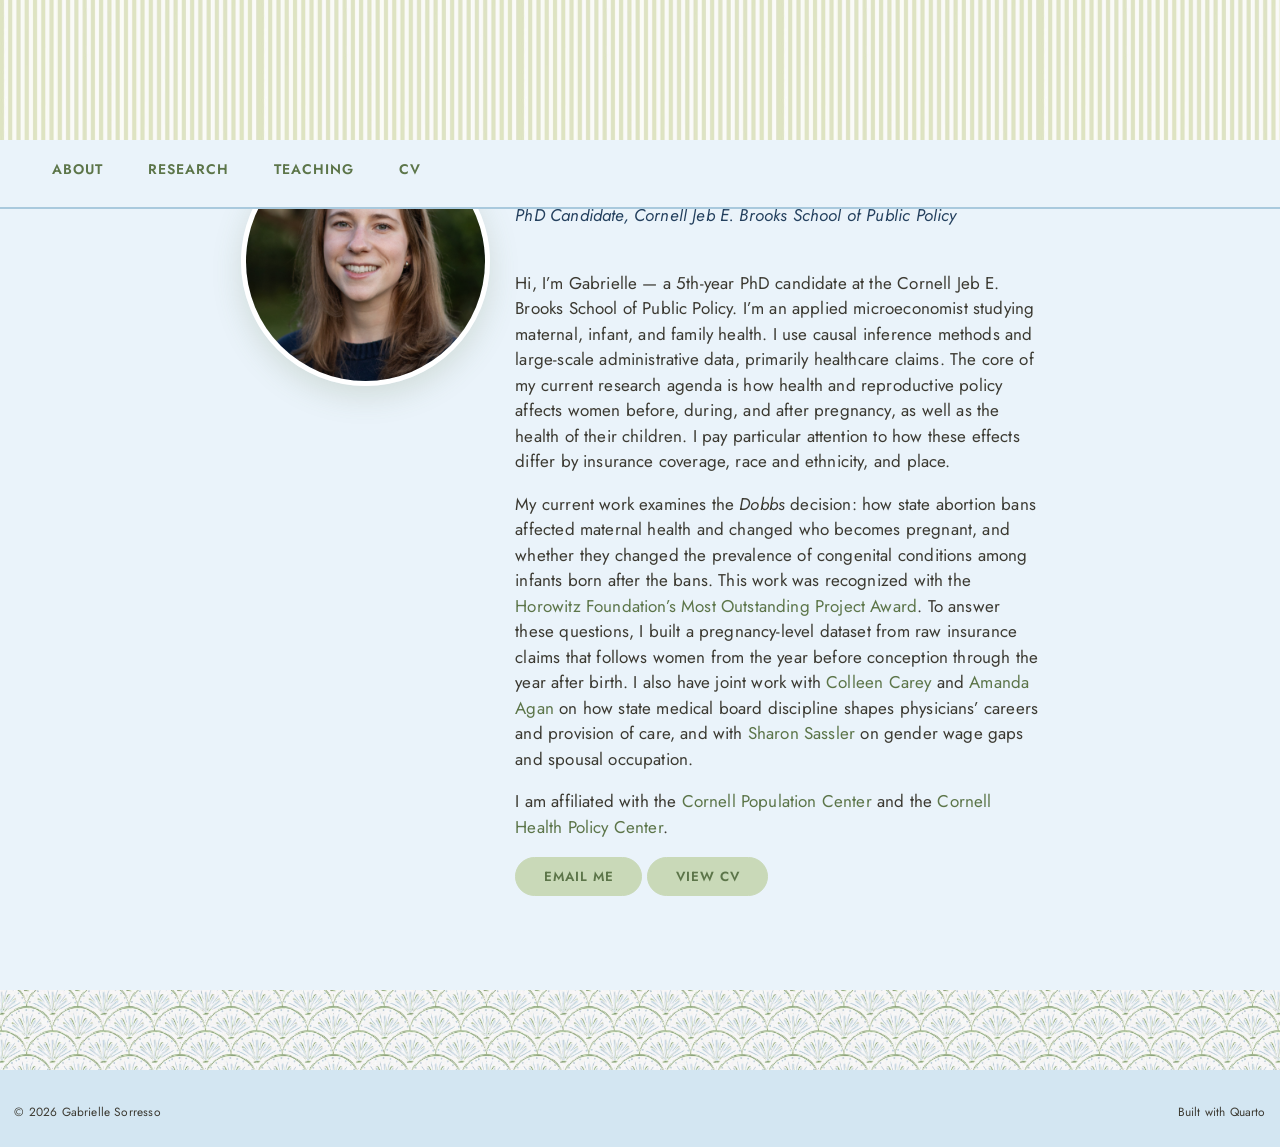
==== commit 8140c3df: "Built site for gh-pages" ====
--- a/index.html
+++ b/index.html
@@ -41,7 +41,7 @@
 <link href="site_libs/quarto-html/quarto-syntax-highlighting-64a204ab8560d761af7679ceaba22944.css" rel="stylesheet" id="quarto-text-highlighting-styles">
 <script src="site_libs/bootstrap/bootstrap.min.js"></script>
 <link href="site_libs/bootstrap/bootstrap-icons.css" rel="stylesheet">
-<link href="site_libs/bootstrap/bootstrap-8fa25111b01857d3d2f368ff8e6809f8.min.css" rel="stylesheet" append-hash="true" id="quarto-bootstrap" data-mode="light">
+<link href="site_libs/bootstrap/bootstrap-c43e1f676db16ea861486e6e2b93b9c0.min.css" rel="stylesheet" append-hash="true" id="quarto-bootstrap" data-mode="light">
 <script id="quarto-search-options" type="application/json">{
   "language": {
     "search-no-results-text": "No results",
